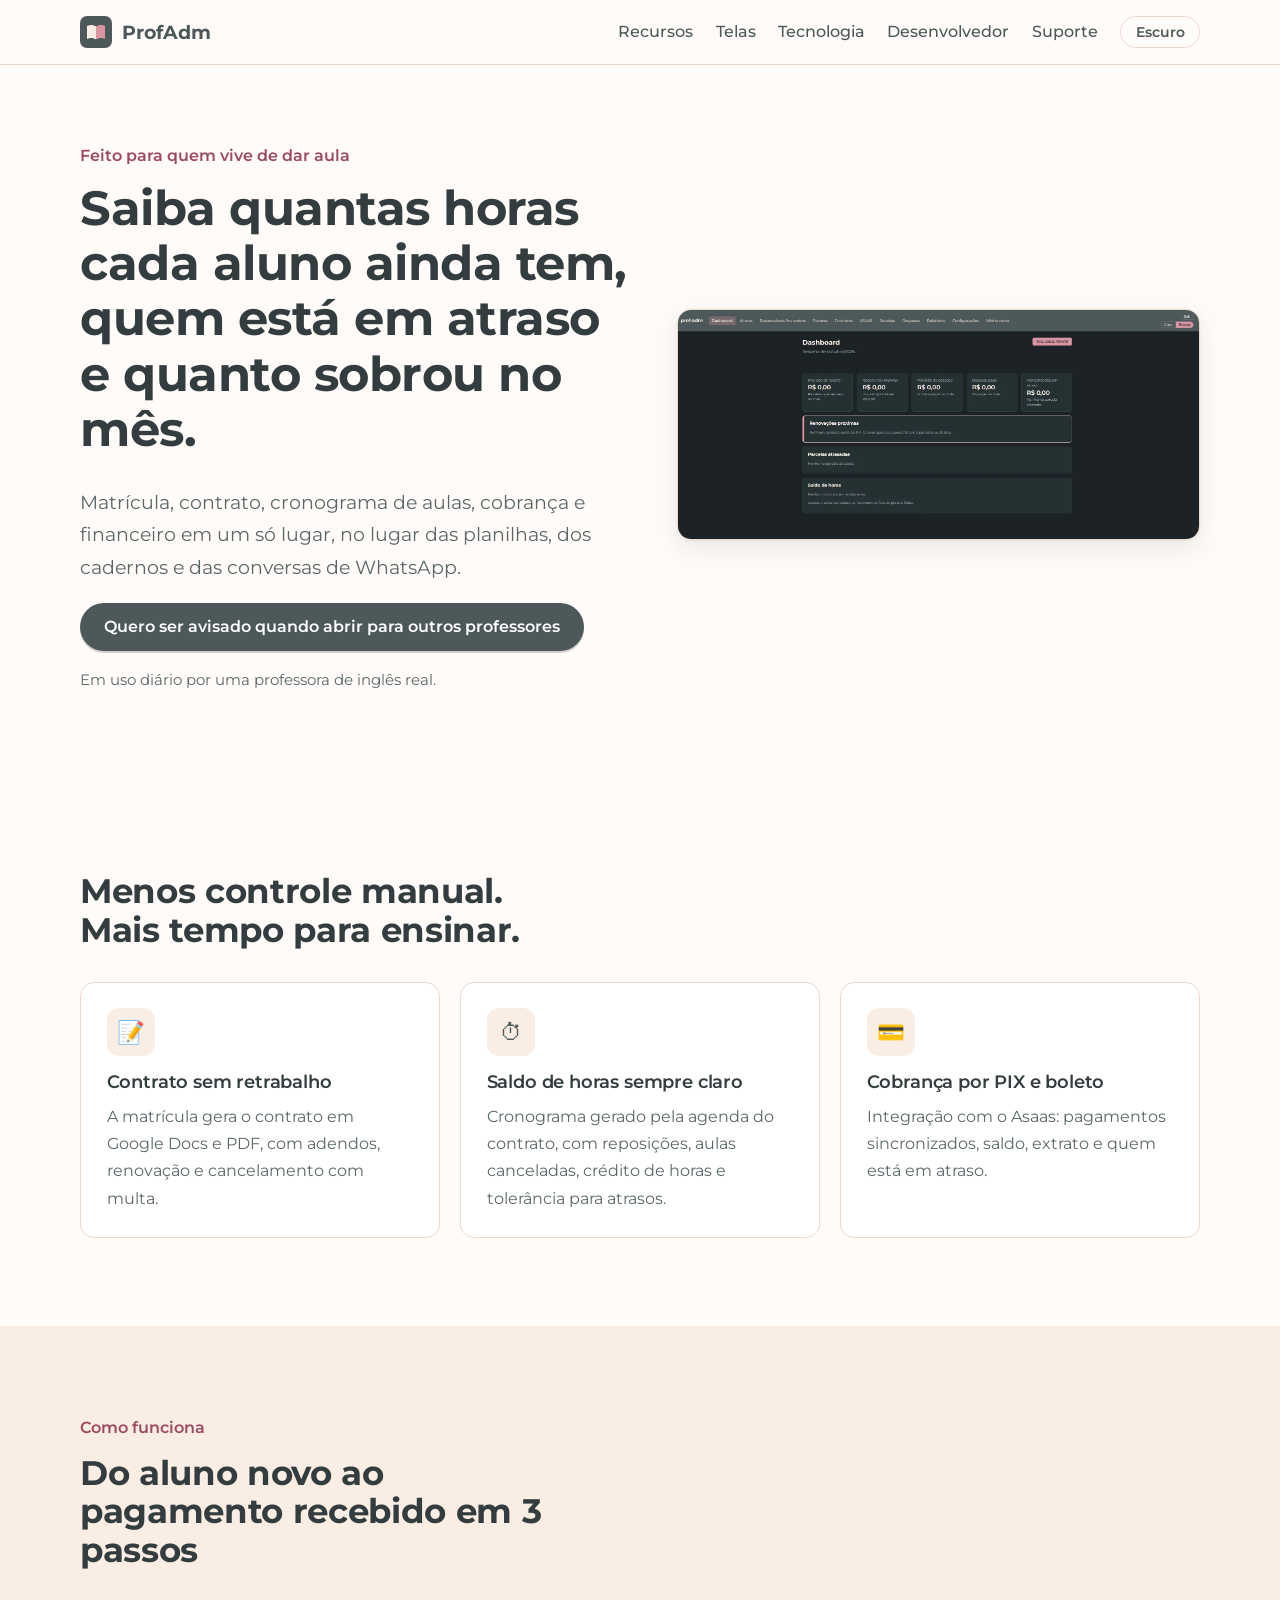
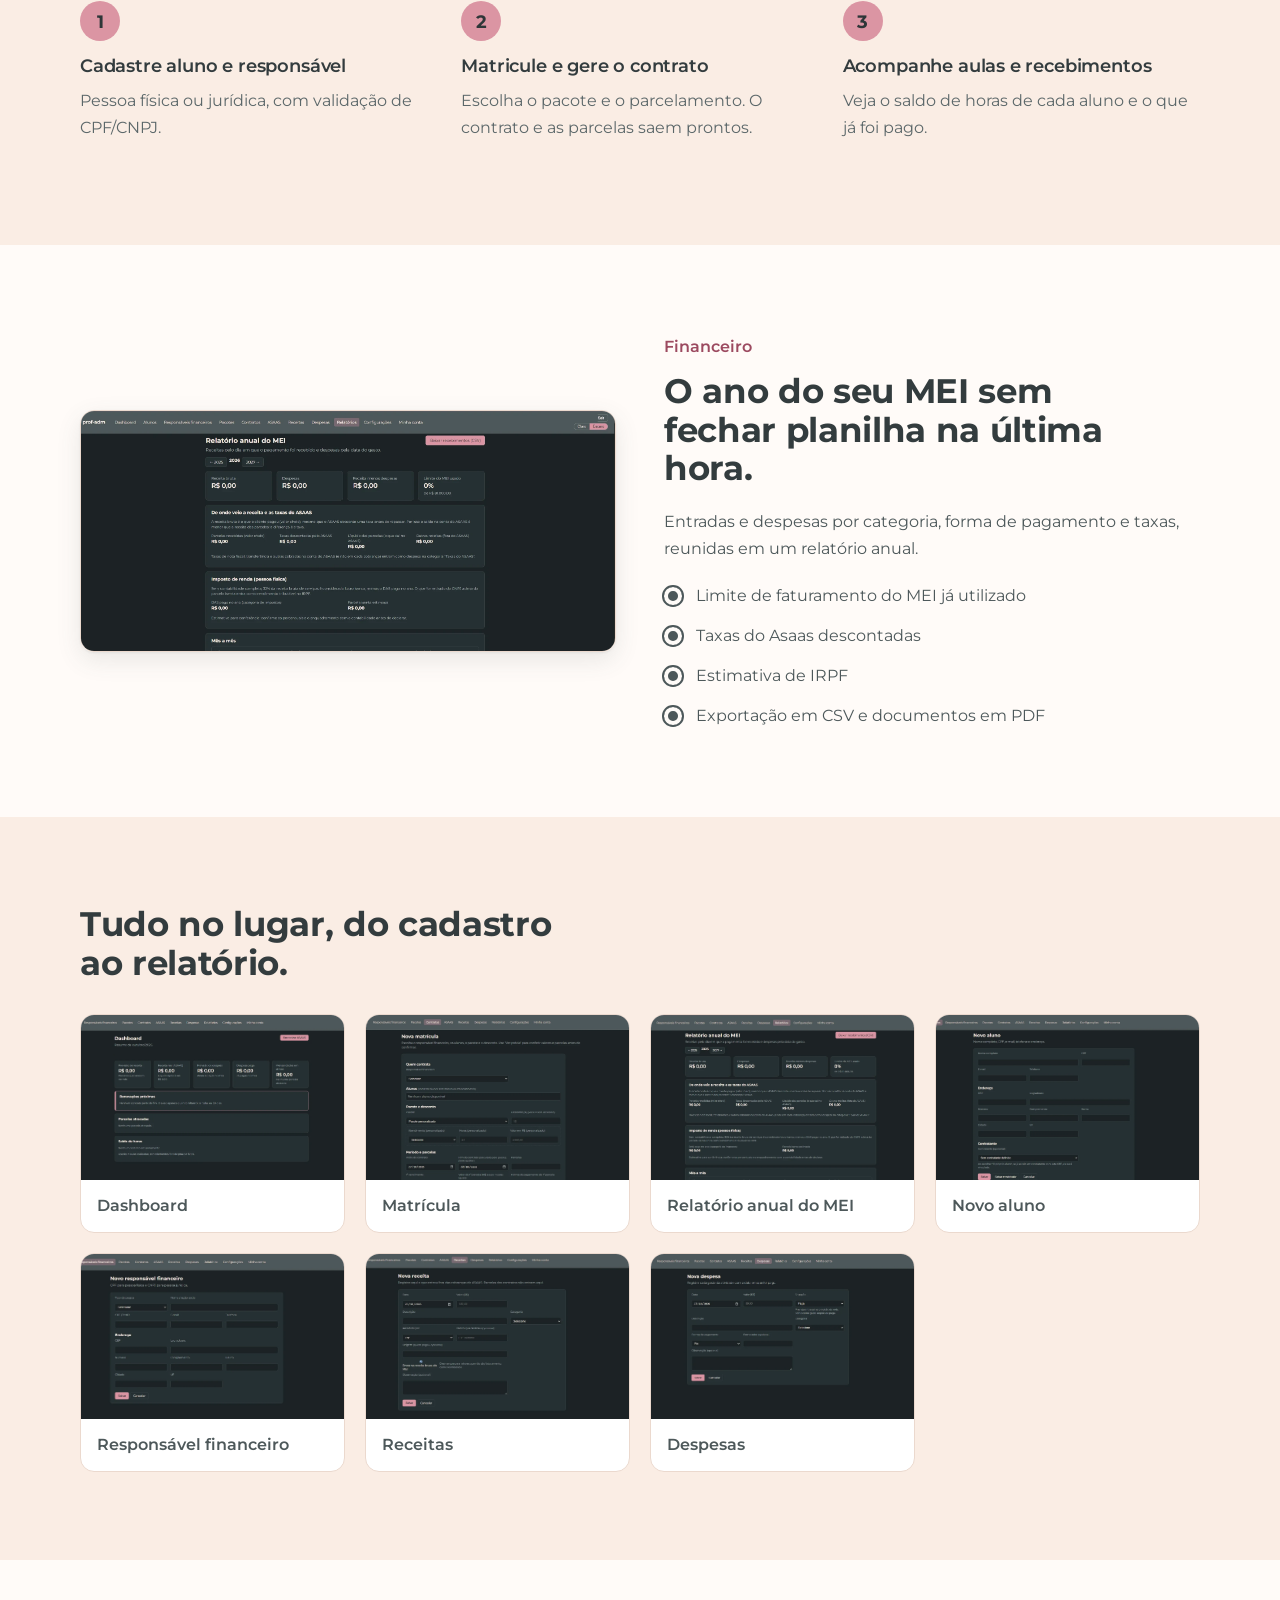
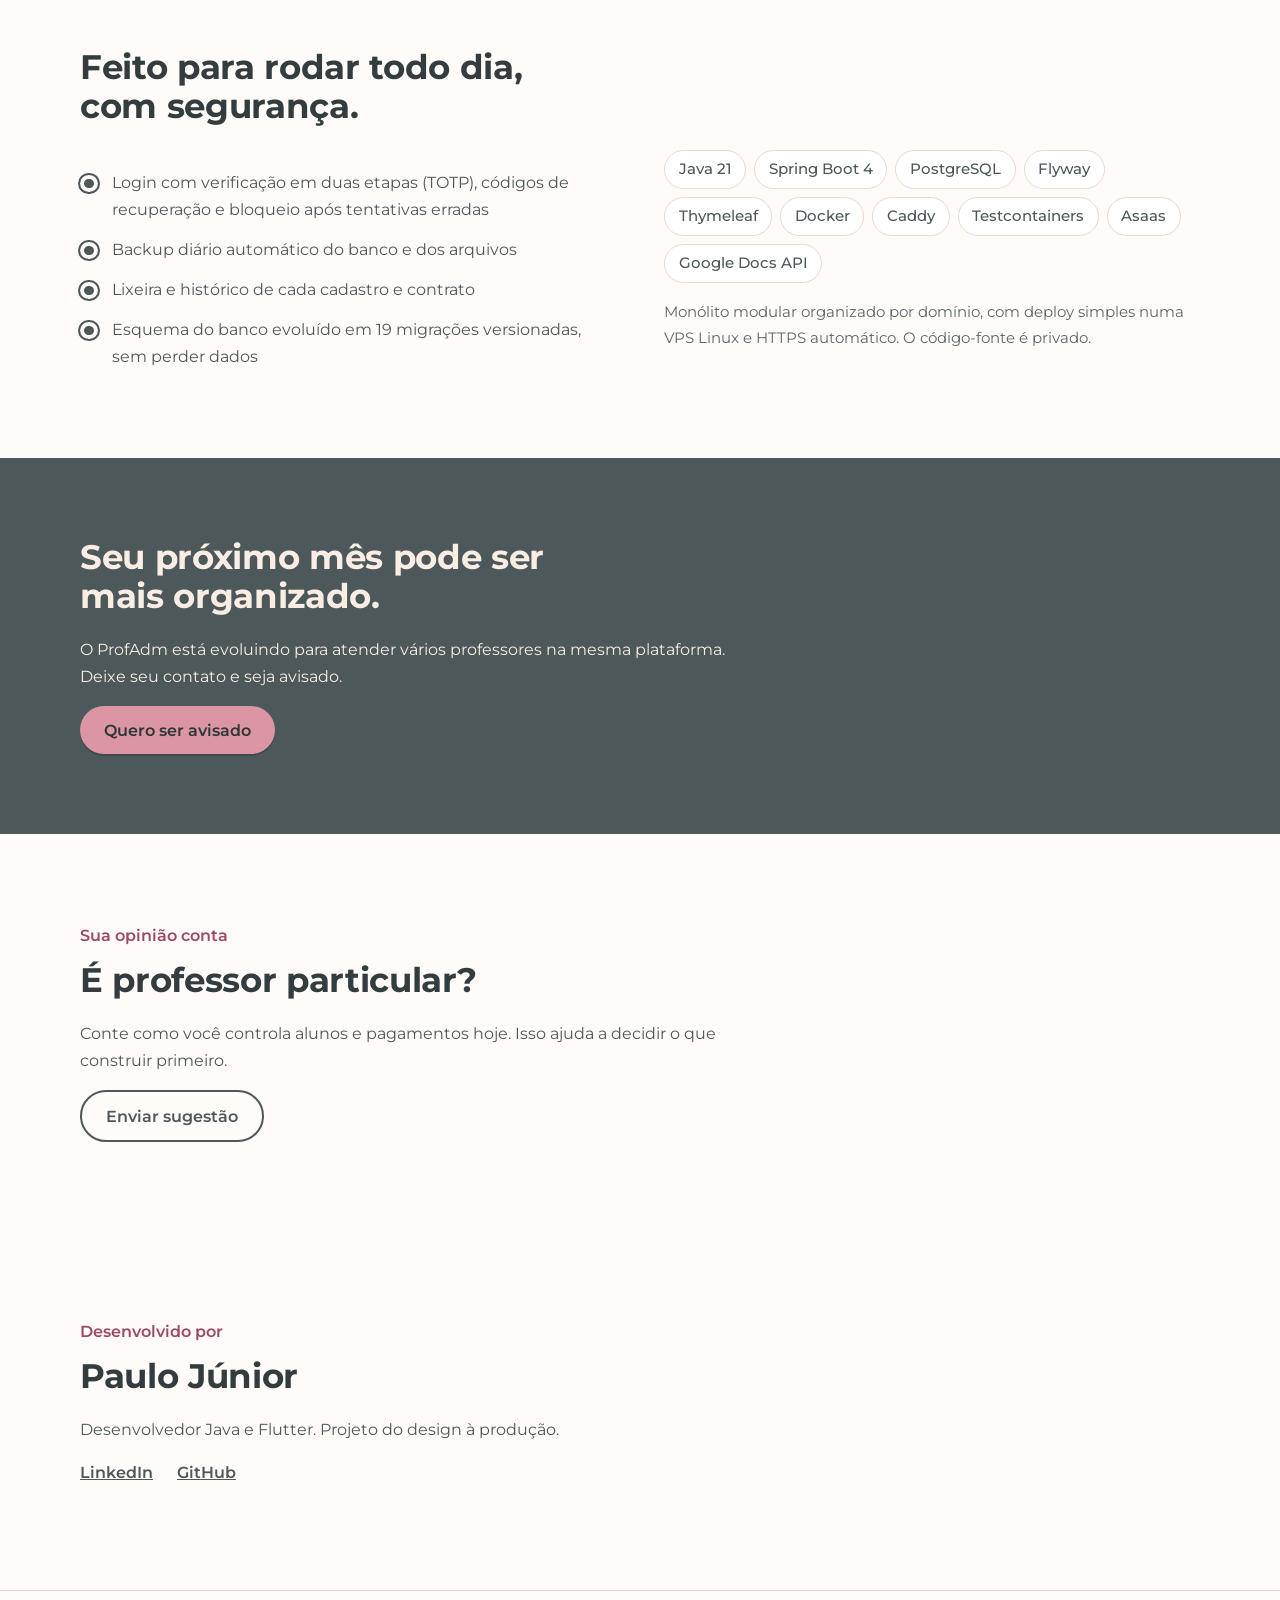
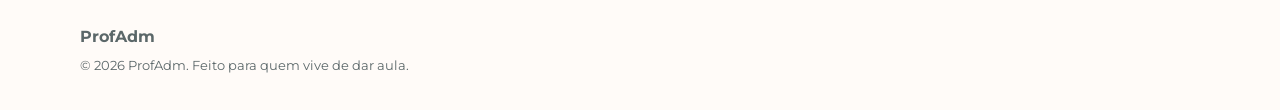
==== index.html @ c5149528 "correção da origem de alguns arquivos" ====
<!DOCTYPE html>
<html lang="pt-BR">
<head>
  <meta charset="utf-8">
  <meta name="viewport" content="width=device-width, initial-scale=1">
  <title>ProfAdm — Gestão de alunos, contratos e finanças para professores particulares</title>
  <meta name="description" content="Matrícula, contrato, cronograma de aulas, cobrança e financeiro em um só lugar. Sistema em produção feito para professores particulares.">
  <link rel="icon" href="favicon.ico" sizes="48x48">
  <link rel="icon" href="site/assets/icone.svg" type="image/svg+xml">
  <link rel="icon" href="site/assets/favicon-32.png" type="image/png" sizes="32x32">
  <link rel="icon" href="site/assets/favicon-16.png" type="image/png" sizes="16x16">
  <link rel="apple-touch-icon" href="site/assets/apple-touch-icon.png">
  <link rel="manifest" href=".vscode/site.webmanifest">
  <meta name="theme-color" content="#4D585A">
  <link rel="preconnect" href="https://fonts.googleapis.com">
  <link rel="preconnect" href="https://fonts.gstatic.com" crossorigin>
  <link href="https://fonts.googleapis.com/css2?family=Montserrat:wght@400;500;600;700&display=swap" rel="stylesheet">
  <link rel="stylesheet" href="site/css/styles.css">
  <script>try{var t=localStorage.getItem('theme');if(t)document.documentElement.dataset.theme=t}catch(e){}</script>
</head>
<body>
  <header class="topbar">
    <div class="wrap topbar__in">
      <a class="brand" href="#"><img src="site/assets/icone.svg" alt="" width="32" height="32">ProfAdm</a>
      <nav class="nav" aria-label="Principal">
        <a href="#recursos">Recursos</a>
        <a href="#telas">Telas</a>
        <a href="#tecnologia">Tecnologia</a>
        <a href="#redes">Desenvolvedor</a>
        <a href="suporte.html">Suporte</a>
        <button class="theme" id="theme" type="button" aria-label="Alternar tema escuro">Escuro</button>
      </nav>
    </div>
  </header>

  <main>
    <section class="hero wrap">
      <div class="hero__text">
        <p class="tag">Feito para quem vive de dar aula</p>
        <h1>Saiba quantas horas cada aluno ainda tem, quem está em atraso e quanto sobrou no mês.</h1>
        <p class="lead">Matrícula, contrato, cronograma de aulas, cobrança e financeiro em um só lugar, no lugar das planilhas, dos cadernos e das conversas de WhatsApp.</p>
        <a class="btn" href="suporte.html#contato">Quero ser avisado quando abrir para outros professores</a>
        <p class="note">Em uso diário por uma professora de inglês real.</p>
      </div>
      <figure class="hero__img">
        <img src="site/assets/dashboard.webp" alt="Dashboard do ProfAdm com indicadores de alunos, aulas e financeiro" width="1200" height="750">
      </figure>
    </section>

    <section class="wrap section" id="recursos">
      <h2>Menos controle manual. Mais tempo para ensinar.</h2>
      <div class="cards">
        <article class="card">
          <span class="ico" aria-hidden="true">📝</span>
          <h3>Contrato sem retrabalho</h3>
          <p>A matrícula gera o contrato em Google Docs e PDF, com adendos, renovação e cancelamento com multa.</p>
        </article>
        <article class="card">
          <span class="ico" aria-hidden="true">⏱</span>
          <h3>Saldo de horas sempre claro</h3>
          <p>Cronograma gerado pela agenda do contrato, com reposições, aulas canceladas, crédito de horas e tolerância para atrasos.</p>
        </article>
        <article class="card">
          <span class="ico" aria-hidden="true">💳</span>
          <h3>Cobrança por PIX e boleto</h3>
          <p>Integração com o Asaas: pagamentos sincronizados, saldo, extrato e quem está em atraso.</p>
        </article>
      </div>
    </section>

    <section class="band" id="como-funciona">
      <div class="wrap section">
        <p class="tag">Como funciona</p>
        <h2>Do aluno novo ao pagamento recebido em 3 passos</h2>
        <ol class="steps">
          <li><h3>Cadastre aluno e responsável</h3><p>Pessoa física ou jurídica, com validação de CPF/CNPJ.</p></li>
          <li><h3>Matricule e gere o contrato</h3><p>Escolha o pacote e o parcelamento. O contrato e as parcelas saem prontos.</p></li>
          <li><h3>Acompanhe aulas e recebimentos</h3><p>Veja o saldo de horas de cada aluno e o que já foi pago.</p></li>
        </ol>
      </div>
    </section>

    <section class="wrap section split">
      <figure>
        <img src="site/assets/relatorio.webp" alt="Relatório anual do MEI no ProfAdm" loading="lazy" width="1200" height="750">
      </figure>
      <div>
        <p class="tag">Financeiro</p>
        <h2>O ano do seu MEI sem fechar planilha na última hora.</h2>
        <p>Entradas e despesas por categoria, forma de pagamento e taxas, reunidas em um relatório anual.</p>
        <ul class="checks">
          <li>Limite de faturamento do MEI já utilizado</li>
          <li>Taxas do Asaas descontadas</li>
          <li>Estimativa de IRPF</li>
          <li>Exportação em CSV e documentos em PDF</li>
        </ul>
      </div>
    </section>

    <section class="band" id="telas">
      <div class="wrap section">
        <h2>Tudo no lugar, do cadastro ao relatório.</h2>
        <div class="gallery">
          <button type="button" data-full="site/assets/dashboard.webp" data-alt="Dashboard"><img src="site/assets/dashboard.webp" alt="Dashboard" loading="lazy"><span>Dashboard</span></button>
          <button type="button" data-full="site/assets/matricula.webp" data-alt="Matrícula"><img src="site/assets/matricula.webp" alt="Matrícula" loading="lazy"><span>Matrícula</span></button>
          <button type="button" data-full="site/assets/relatorio.webp" data-alt="Relatório anual do MEI"><img src="site/assets/relatorio.webp" alt="Relatório anual do MEI" loading="lazy"><span>Relatório anual do MEI</span></button>
          <button type="button" data-full="site/assets/aluno.webp" data-alt="Novo aluno"><img src="site/assets/aluno.webp" alt="Novo aluno" loading="lazy"><span>Novo aluno</span></button>
          <button type="button" data-full="site/assets/responsavel.webp" data-alt="Responsável financeiro"><img src="site/assets/responsavel.webp" alt="Responsável financeiro" loading="lazy"><span>Responsável financeiro</span></button>
          <button type="button" data-full="site/assets/receita.webp" data-alt="Receitas"><img src="site/assets/receita.webp" alt="Receitas" loading="lazy"><span>Receitas</span></button>
          <button type="button" data-full="site/assets/despesa.webp" data-alt="Despesas"><img src="site/assets/despesa.webp" alt="Despesas" loading="lazy"><span>Despesas</span></button>
        </div>
      </div>
    </section>

    <section class="wrap section" id="tecnologia">
      <h2>Feito para rodar todo dia, com segurança.</h2>
      <div class="split split--top">
        <ul class="checks">
          <li>Login com verificação em duas etapas (TOTP), códigos de recuperação e bloqueio após tentativas erradas</li>
          <li>Backup diário automático do banco e dos arquivos</li>
          <li>Lixeira e histórico de cada cadastro e contrato</li>
          <li>Esquema do banco evoluído em 19 migrações versionadas, sem perder dados</li>
        </ul>
        <div>
          <ul class="chips" aria-label="Tecnologias">
            <li>Java 21</li><li>Spring Boot 4</li><li>PostgreSQL</li><li>Flyway</li><li>Thymeleaf</li>
            <li>Docker</li><li>Caddy</li><li>Testcontainers</li><li>Asaas</li><li>Google Docs API</li>
          </ul>
          <p class="note">Monólito modular organizado por domínio, com deploy simples numa VPS Linux e HTTPS automático. O código-fonte é privado.</p>
        </div>
      </div>
    </section>

    <section class="cta">
      <div class="wrap">
        <h2>Seu próximo mês pode ser mais organizado.</h2>
        <p>O ProfAdm está evoluindo para atender vários professores na mesma plataforma. Deixe seu contato e seja avisado.</p>
        <a class="btn btn--light" href="suporte.html#contato">Quero ser avisado</a>
      </div>
    </section>

    <section class="wrap section feedback">
      <p class="tag">Sua opinião conta</p>
      <h2>É professor particular?</h2>
      <p>Conte como você controla alunos e pagamentos hoje. Isso ajuda a decidir o que construir primeiro.</p>
      <a class="btn btn--ghost" href="suporte.html#contato">Enviar sugestão</a>
    </section>

    <section class="wrap section dev" id="redes">
      <p class="tag">Desenvolvido por</p>
      <h2>Paulo Júnior</h2>
      <p>Desenvolvedor Java e Flutter. Projeto do design à produção.</p>
      <p class="links">
        <a href="https://www.linkedin.com/in/paulofojunior" rel="noopener">LinkedIn</a>
        <a href="https://github.com/PauloFOJr/Prof-Adm-Showcase" rel="noopener">GitHub</a>
      </p>
    </section>
  </main>

  <footer class="foot">
    <div class="wrap foot__in">
      <div><strong>ProfAdm</strong><br><small>© <span id="ano">2026</span> ProfAdm. Feito para quem vive de dar aula.</small></div>
    </div>
  </footer>

  <dialog id="viewer" aria-label="Visualizar tela">
    <form method="dialog"><button class="close" aria-label="Fechar">×</button></form>
    <img id="viewer-img" alt="">
  </dialog>

  <script src="site/js/main.js" defer></script>
</body>
</html>
---- site/css/styles.css ----
/* Identidade ProfAdm: grafite #4D585A, rosa #DB95A3, creme #FAEDE4. Fonte: Montserrat */
:root {
  --bg: #fffbf8; --surface: #ffffff; --band: #faede4; --line: #ebd9ce;
  --ink: #4d585a; --head: #333c3e; --muted: #5b6769;
  --brand: #4d585a; --brand-ink: #ffffff;
  --accent: #db95a3; --on-accent: #2e3638; --rose: #9c4a60;
  --cta-bg: #4d585a; --cta-ink: #faede4;
  --radius: 14px; --shadow: 0 1px 2px rgba(77,88,90,.08), 0 8px 24px rgba(77,88,90,.12);
  --display: "Montserrat", system-ui, sans-serif;
  --body: "Montserrat", system-ui, sans-serif;
}
@media (prefers-color-scheme: dark) {
  :root:not([data-theme="light"]) {
    --bg: #1c2325; --surface: #263032; --band: #212a2c; --line: #374345;
    --ink: #f3e4da; --head: #faede4; --muted: #b4bdbd;
    --brand: #db95a3; --brand-ink: #2e3638; --rose: #db95a3;
    --shadow: 0 8px 24px rgba(0,0,0,.4);
  }
}
:root[data-theme="dark"] {
  --bg: #1c2325; --surface: #263032; --band: #212a2c; --line: #374345;
  --ink: #f3e4da; --head: #faede4; --muted: #b4bdbd;
  --brand: #db95a3; --brand-ink: #2e3638; --rose: #db95a3;
  --shadow: 0 8px 24px rgba(0,0,0,.4);
}
*, *::before, *::after { box-sizing: border-box; }
html { scroll-behavior: smooth; scroll-padding-top: 72px; }
body { margin: 0; background: var(--bg); color: var(--ink); font: 400 1rem/1.7 var(--body); }
img { max-width: 100%; height: auto; display: block; }
a { color: var(--brand); }
h1, h2, h3, .h2 { font-family: var(--display); color: var(--head); line-height: 1.15; margin: 0 0 .6em; letter-spacing: -.01em; }
h1 { font-size: clamp(1.9rem, 4.4vw, 3rem); font-weight: 700; }
h2, .h2 { font-size: clamp(1.5rem, 3vw, 2.1rem); font-weight: 700; max-width: 22ch; }
h3 { font-size: 1.1rem; font-weight: 600; }
p { margin: 0 0 1em; max-width: 62ch; }
:focus-visible { outline: 3px solid var(--brand); outline-offset: 3px; border-radius: 6px; }
.wrap { width: min(1120px, 100% - 2.5rem); margin-inline: auto; }
.section { padding-block: clamp(3rem, 7vw, 5.5rem); }
.tag { font-weight: 600; color: var(--rose); margin-bottom: .75rem; }
.note { color: var(--muted); font-size: .95rem; margin-top: 1rem; }

/* Topo */
.topbar { position: sticky; top: 0; z-index: 10; background: color-mix(in srgb, var(--bg) 88%, transparent); backdrop-filter: blur(10px); border-bottom: 1px solid var(--line); }
.topbar__in { display: flex; align-items: center; justify-content: space-between; min-height: 64px; gap: 1rem; }
.brand { display: flex; align-items: center; gap: .6rem; font: 700 1.2rem var(--display); color: var(--ink); text-decoration: none; }
.nav { display: flex; align-items: center; gap: 1.4rem; }
.nav a { color: var(--ink); text-decoration: none; font-weight: 500; }
.nav a:hover { color: var(--brand); }
.theme { font: 600 .9rem var(--body); color: var(--ink); background: transparent; border: 1px solid var(--line); border-radius: 999px; padding: .35rem .9rem; cursor: pointer; }
@media (max-width: 760px) { .nav a:not([href="suporte.html"]):not([href="index.html"]) { display: none; } }

/* Botões */
.btn { display: inline-block; background: var(--brand); color: var(--brand-ink); padding: .9rem 1.5rem; border-radius: 999px; font: 600 1rem var(--body); text-decoration: none; border: 0; cursor: pointer; box-shadow: 0 2px 0 rgba(0,0,0,.18); transition: transform .15s; }
.btn:hover { transform: translateY(-2px); }
.btn--light { background: var(--accent); color: var(--on-accent); }
.btn--ghost { background: transparent; color: var(--brand); border: 2px solid var(--brand); box-shadow: none; }

/* Hero */
.hero { display: grid; grid-template-columns: 1.05fr 1fr; gap: 3rem; align-items: center; padding-block: clamp(2.5rem, 6vw, 5rem); }
.hero h1 { max-width: 17ch; }
.lead { font-size: 1.2rem; color: var(--muted); }
.hero__img img, .split img { border-radius: var(--radius); box-shadow: var(--shadow); border: 1px solid var(--line); }
.hero__img, .split figure { margin: 0; }
@media (max-width: 860px) { .hero { grid-template-columns: 1fr; } }

/* Cards */
.cards { display: grid; grid-template-columns: repeat(auto-fit, minmax(250px, 1fr)); gap: 1.25rem; margin-top: 2rem; }
.card { background: var(--surface); border: 1px solid var(--line); border-radius: var(--radius); padding: 1.6rem; }
.card p { color: var(--muted); margin: 0; }
.ico { display: grid; place-items: center; width: 48px; height: 48px; border-radius: 12px; background: var(--band); font-size: 1.4rem; margin-bottom: 1rem; }

/* Faixas */
.band { background: var(--band); }
.steps { list-style: none; counter-reset: s; display: grid; grid-template-columns: repeat(auto-fit, minmax(240px, 1fr)); gap: 1.5rem; padding: 0; margin: 2rem 0 0; }
.steps li { counter-increment: s; position: relative; padding-top: 3.4rem; }
.steps li::before { content: counter(s); position: absolute; top: 0; left: 0; width: 2.5rem; height: 2.5rem; display: grid; place-items: center; border-radius: 50%; background: var(--accent); color: var(--on-accent); font: 700 1.1rem var(--display); }
.steps p { color: var(--muted); }

/* Split */
.split { display: grid; grid-template-columns: 1fr 1fr; gap: 3rem; align-items: center; }
.split--top { align-items: start; margin-top: 1.5rem; }
@media (max-width: 860px) { .split { grid-template-columns: 1fr; gap: 1.75rem; } }
.checks { list-style: none; padding: 0; margin: 1.2rem 0 0; display: grid; gap: .8rem; }
.checks li { padding-left: 2rem; position: relative; }
.checks li::before { content: ""; position: absolute; left: 0; top: .35em; width: 1.1rem; height: 1.1rem; border-radius: 50%; background: var(--brand); box-shadow: inset 0 0 0 4px var(--bg); outline: 2px solid var(--brand); }
.chips { list-style: none; padding: 0; margin: 0; display: flex; flex-wrap: wrap; gap: .5rem; }
.chips li { padding: .35rem .85rem; border: 1px solid var(--line); background: var(--surface); border-radius: 999px; font-weight: 500; font-size: .95rem; }

/* Galeria */
.gallery { display: grid; grid-template-columns: repeat(auto-fill, minmax(240px, 1fr)); gap: 1.25rem; margin-top: 2rem; }
.gallery button { all: unset; cursor: zoom-in; display: block; border-radius: var(--radius); background: var(--surface); border: 1px solid var(--line); overflow: hidden; }
.gallery button:focus-visible { outline: 3px solid var(--brand); outline-offset: 3px; }
.gallery img { width: 100%; aspect-ratio: 16/10; object-fit: cover; object-position: top; }
.gallery span { display: block; padding: .8rem 1rem; font-weight: 600; }
dialog { border: 0; padding: 0; background: transparent; max-width: min(1100px, 94vw); }
dialog::backdrop { background: rgba(0,0,0,.75); }
dialog img { width: 100%; border-radius: var(--radius); }
.close { position: absolute; top: .5rem; right: .5rem; width: 2.4rem; height: 2.4rem; border-radius: 50%; border: 0; background: var(--accent); font-size: 1.5rem; line-height: 1; cursor: pointer; }

/* CTA e blocos finais */
.cta { background: var(--cta-bg); color: var(--cta-ink); padding-block: clamp(3rem, 7vw, 5rem); }
.cta h2 { max-width: 24ch; color: var(--cta-ink); }
.links { display: flex; gap: 1.5rem; font-weight: 600; }

/* Formulário */
.page { max-width: 640px; }
.form { display: grid; gap: 1rem; margin-top: 1.5rem; }
.form label { display: grid; gap: .35rem; font-weight: 600; }
.form input, .form select, .form textarea { font: inherit; padding: .75rem .9rem; border-radius: 10px; border: 1px solid var(--line); background: var(--surface); color: var(--ink); }
.form .btn { justify-self: start; }

/* Rodapé */
.foot { border-top: 1px solid var(--line); padding-block: 2rem; color: var(--muted); }
.foot__in { display: flex; flex-wrap: wrap; justify-content: space-between; gap: 1.5rem; }
.foot nav { display: flex; flex-wrap: wrap; gap: 1.25rem; }
.foot a { color: var(--muted); }

@media (prefers-reduced-motion: reduce) { html { scroll-behavior: auto; } .btn { transition: none; } }
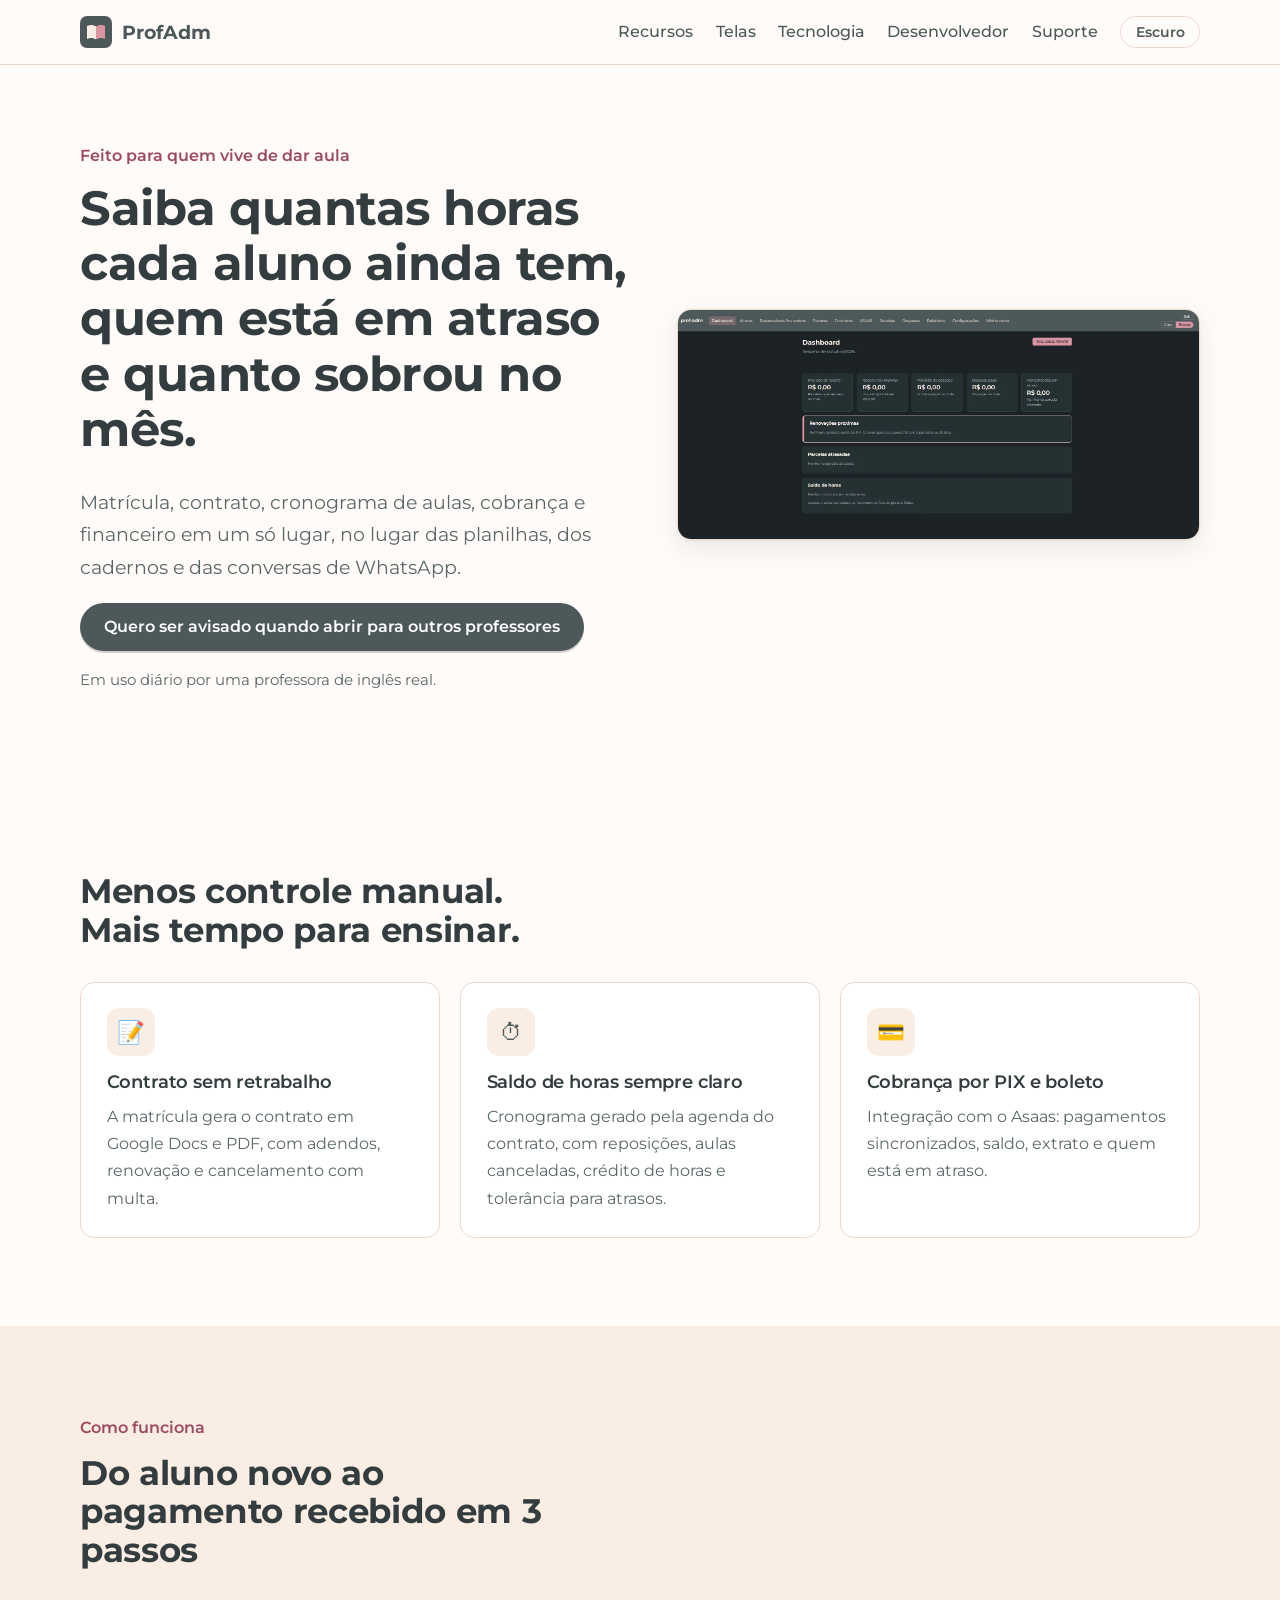
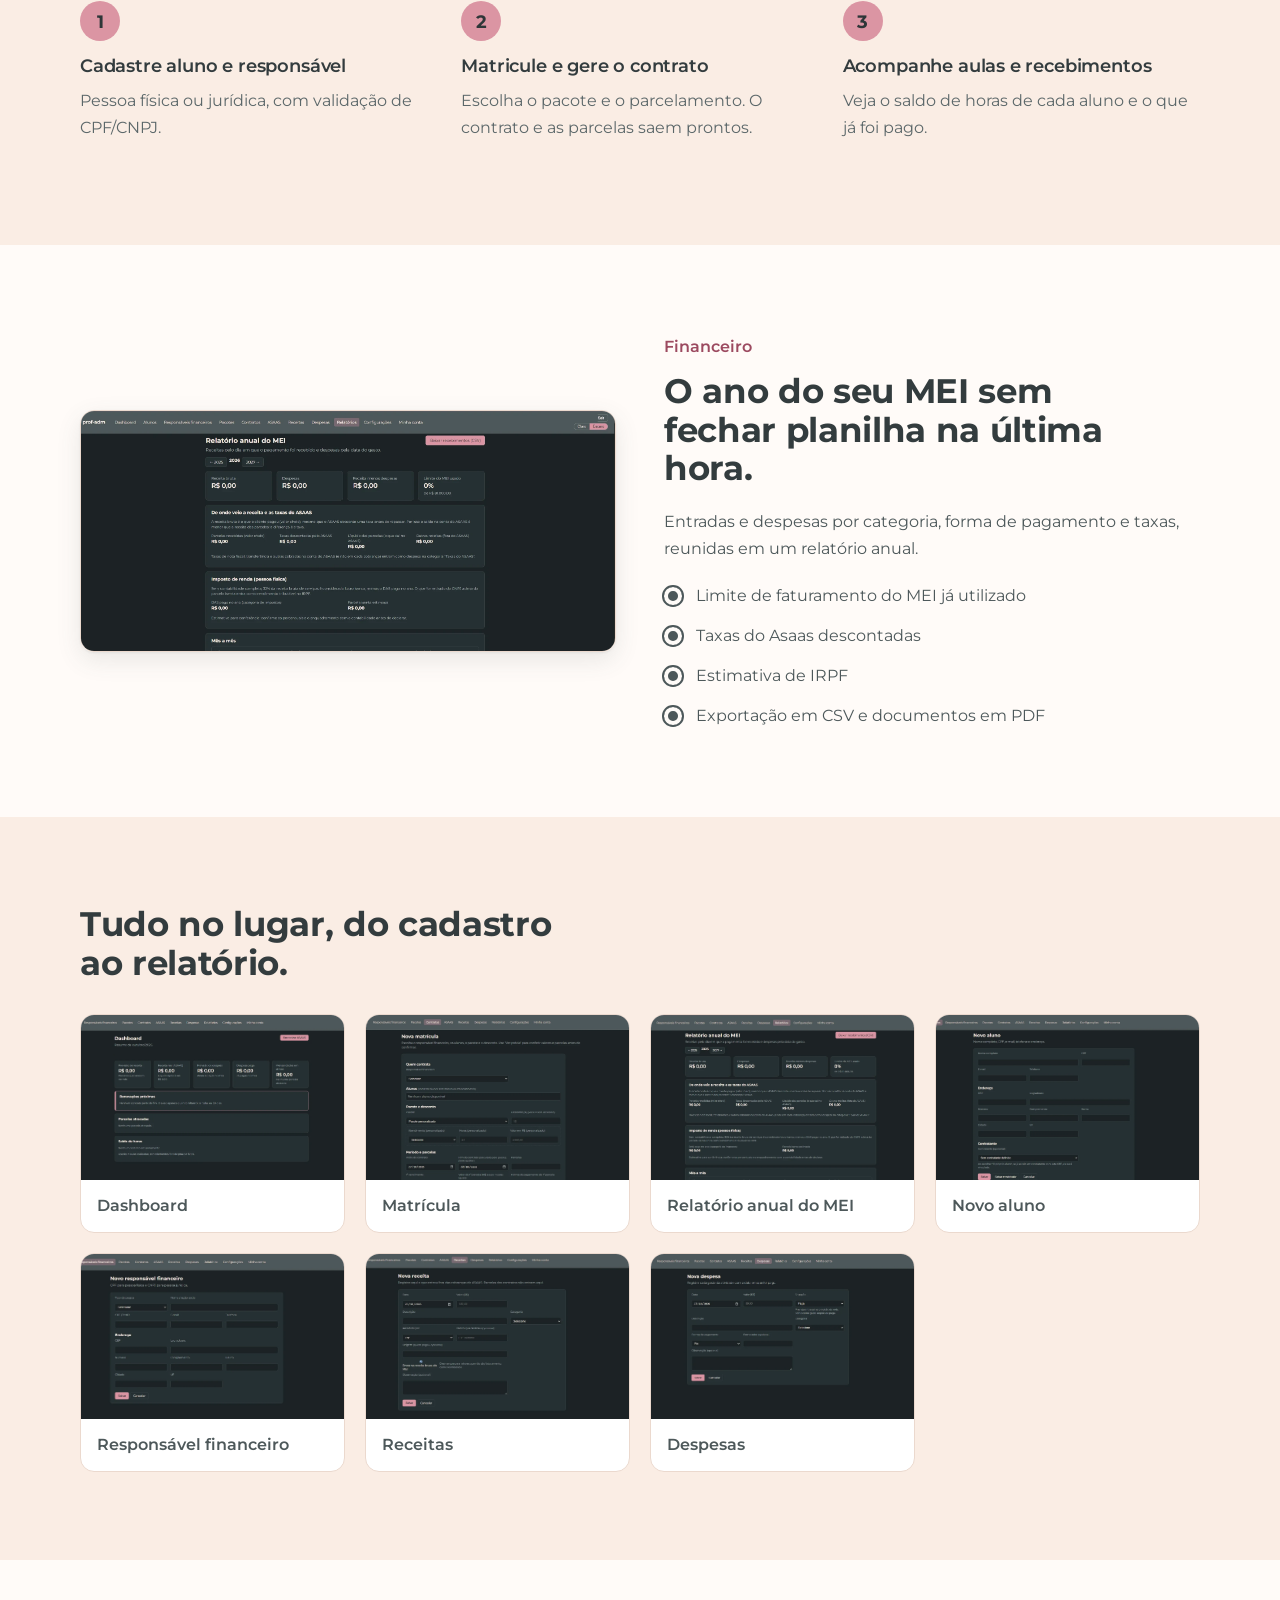
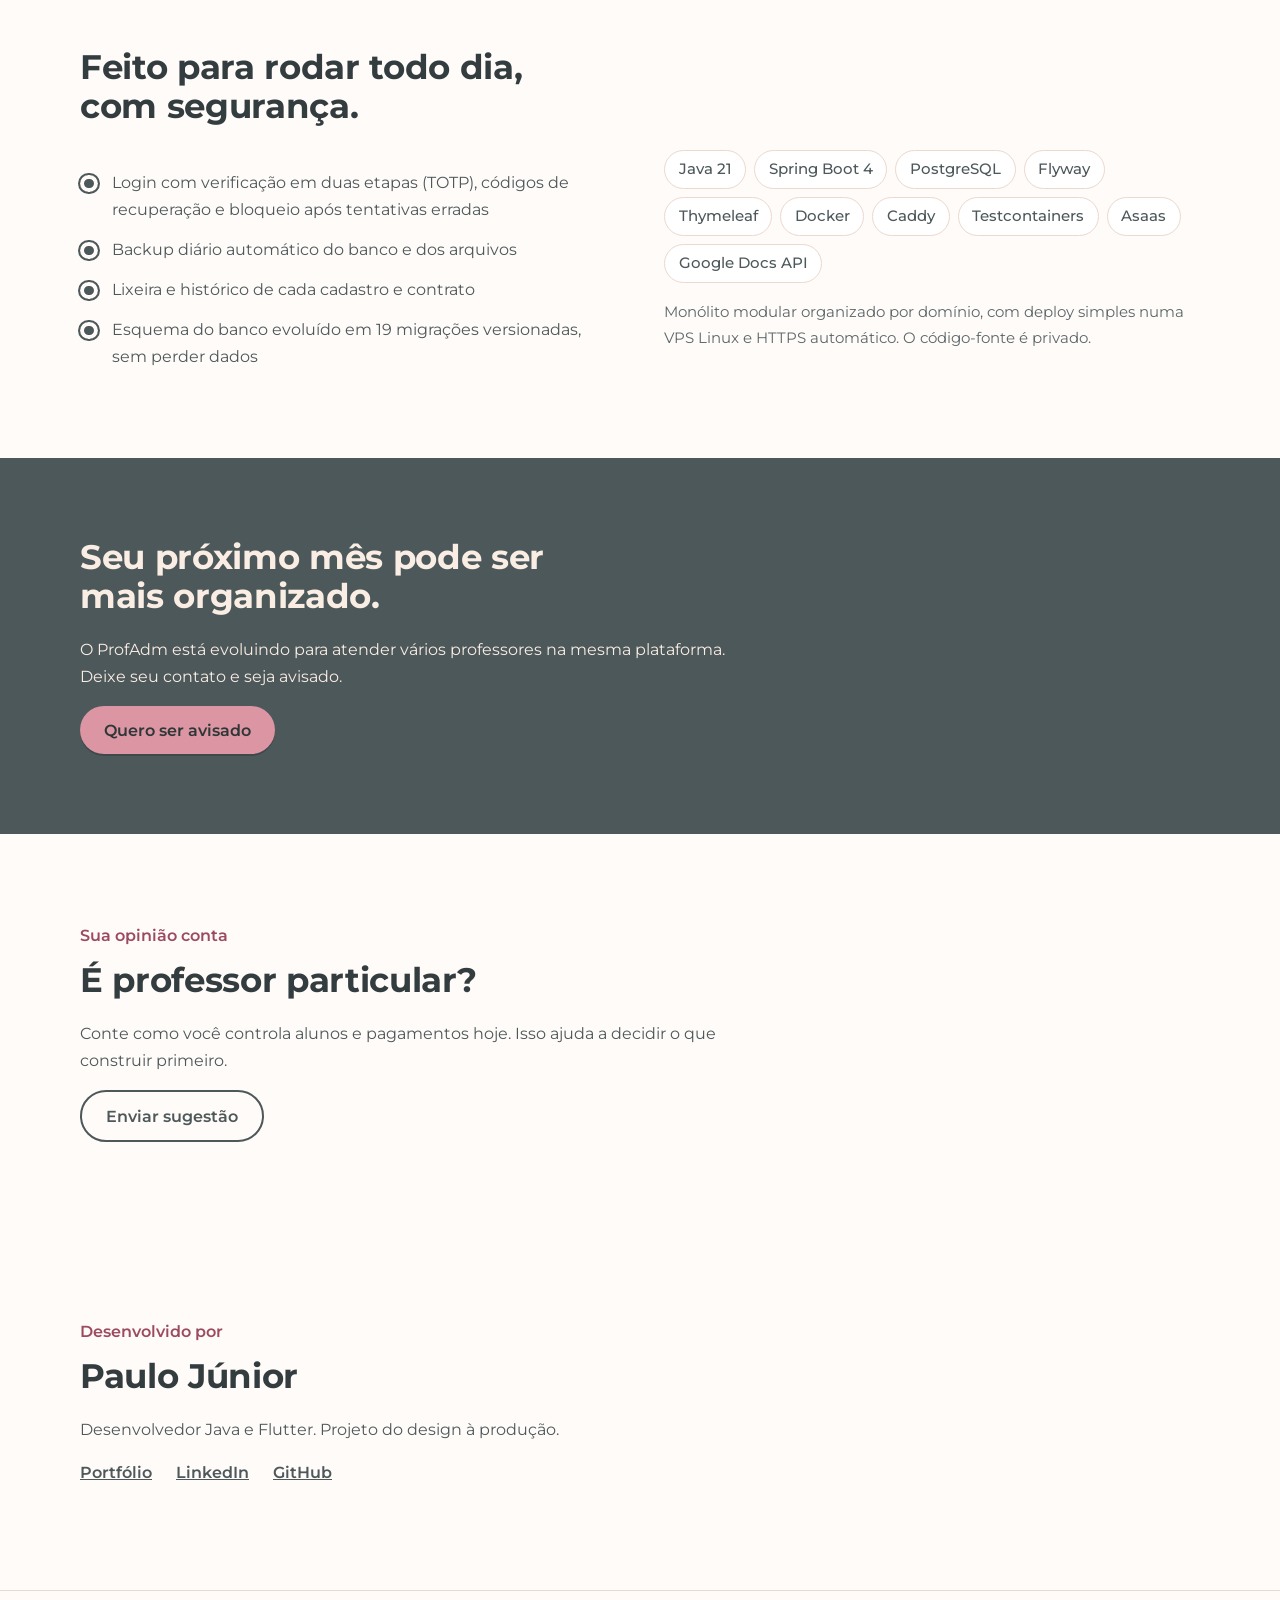
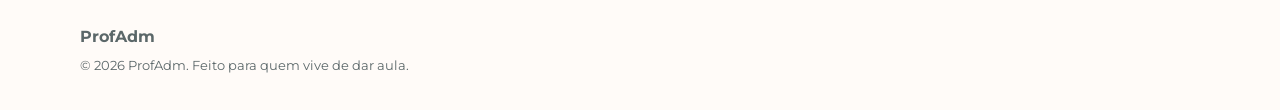
==== commit 39fc8025: "atualização de link" ====
--- a/index.html
+++ b/index.html
@@ -151,7 +151,8 @@
       <h2>Paulo Júnior</h2>
       <p>Desenvolvedor Java e Flutter. Projeto do design à produção.</p>
       <p class="links">
-        <a href="https://www.linkedin.com/in/paulofojunior" rel="noopener">LinkedIn</a>
+        <a href="https://paulojr.dev.br/" rel="noopener">Portfólio</a>
+         <a href="https://www.linkedin.com/in/paulofojunior" rel="noopener">LinkedIn</a>
         <a href="https://github.com/PauloFOJr/Prof-Adm-Showcase" rel="noopener">GitHub</a>
       </p>
     </section>
